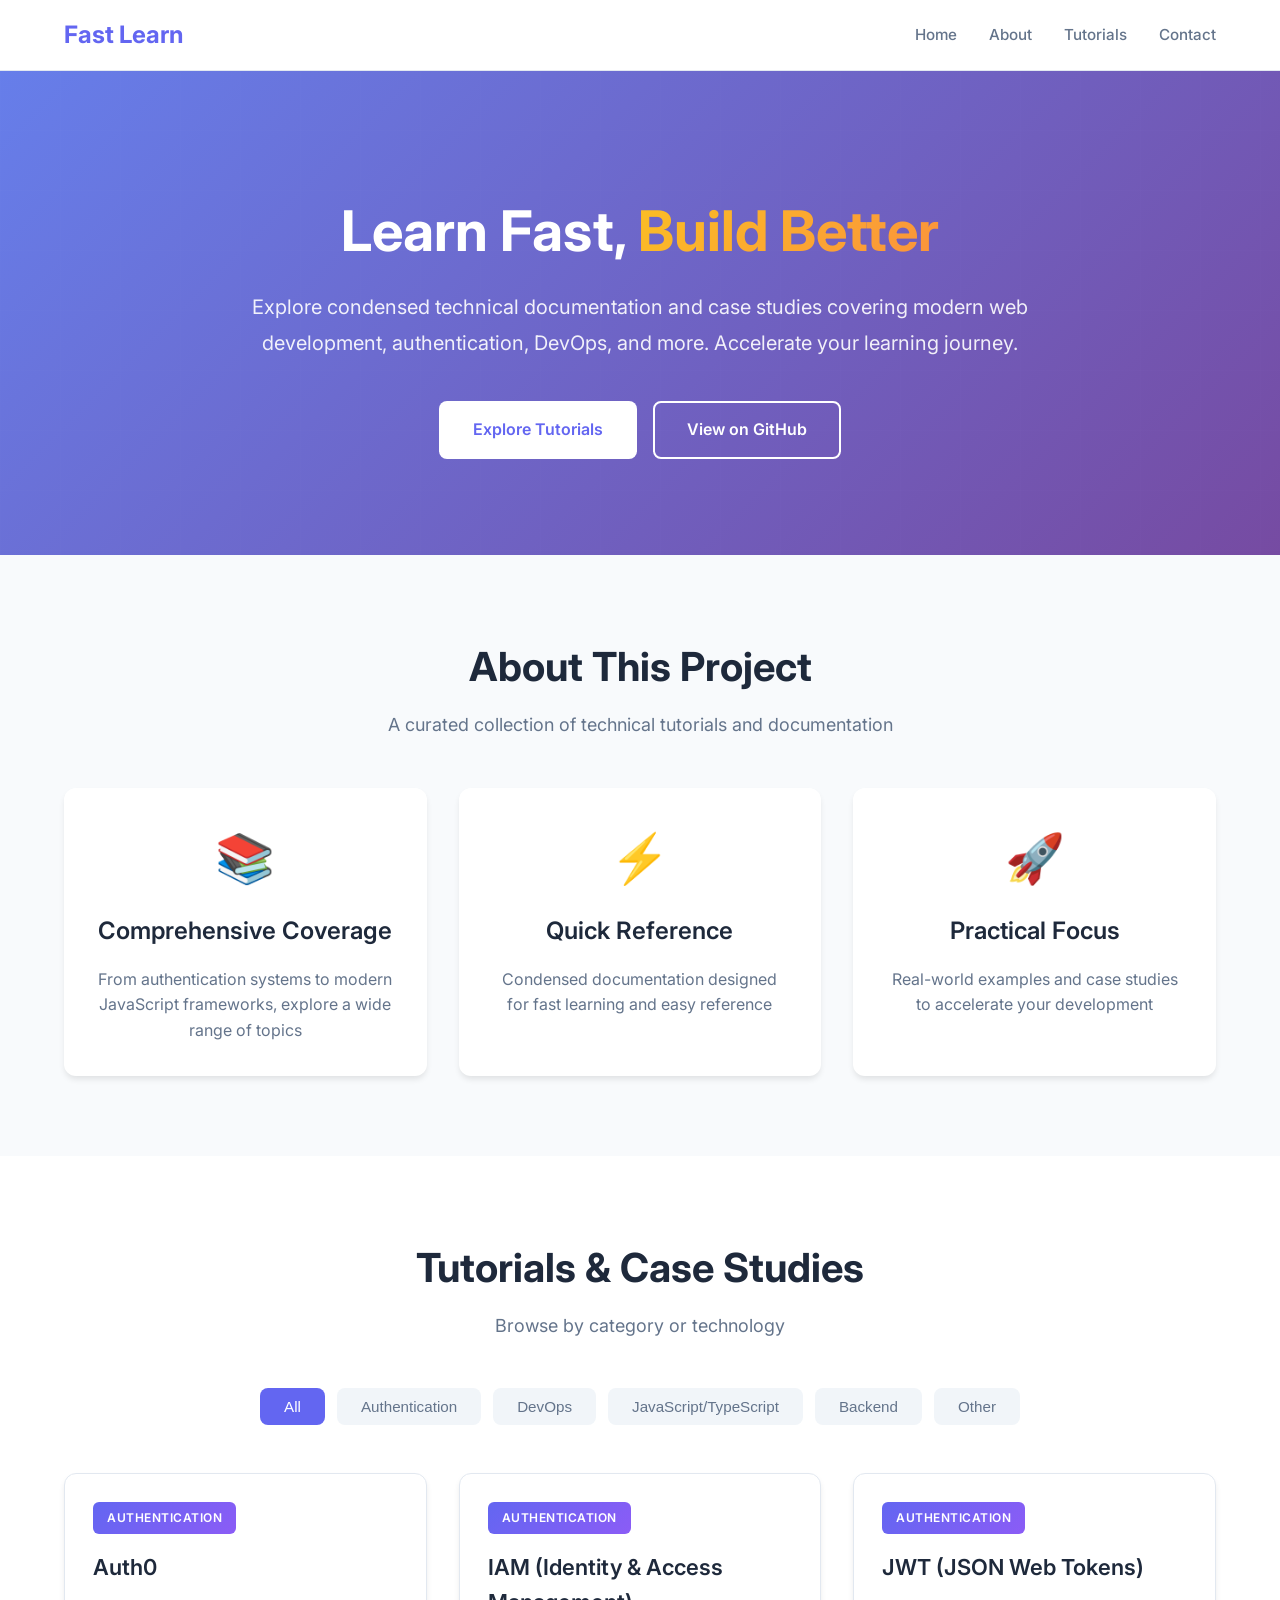
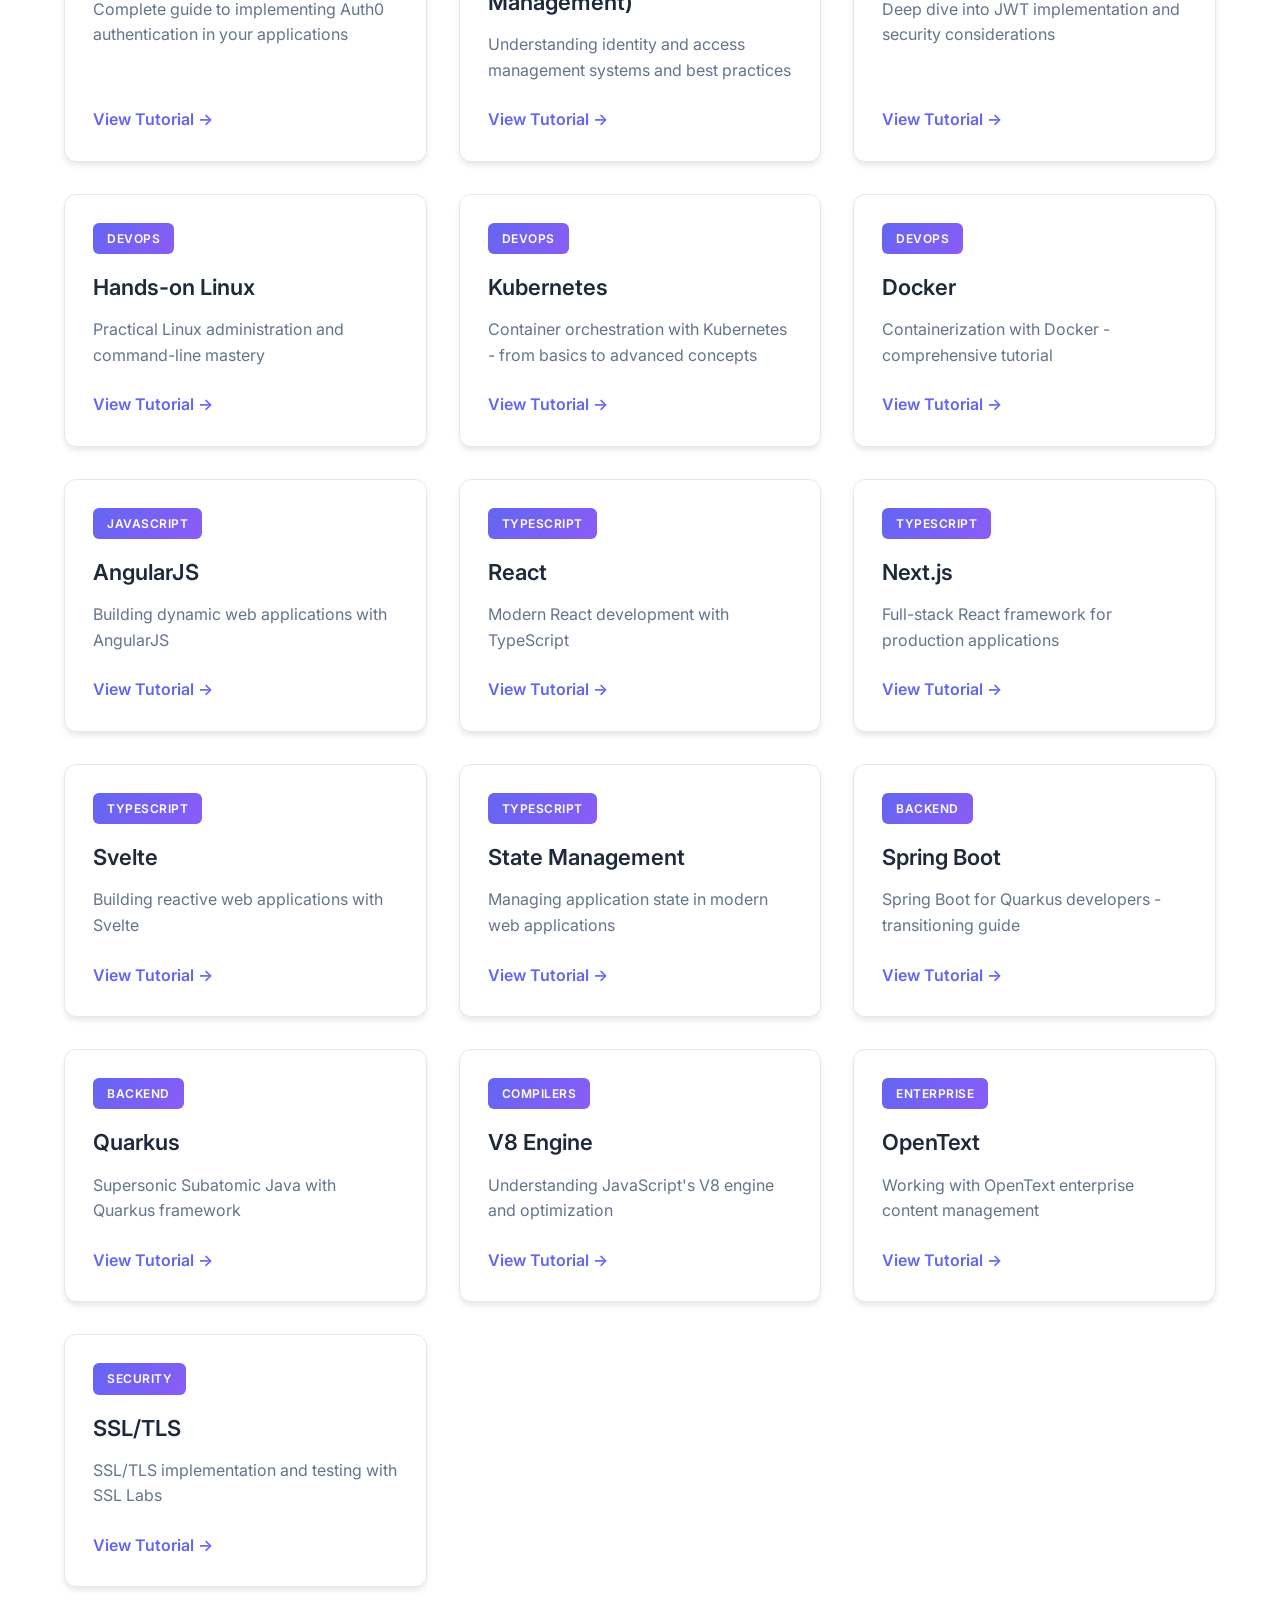
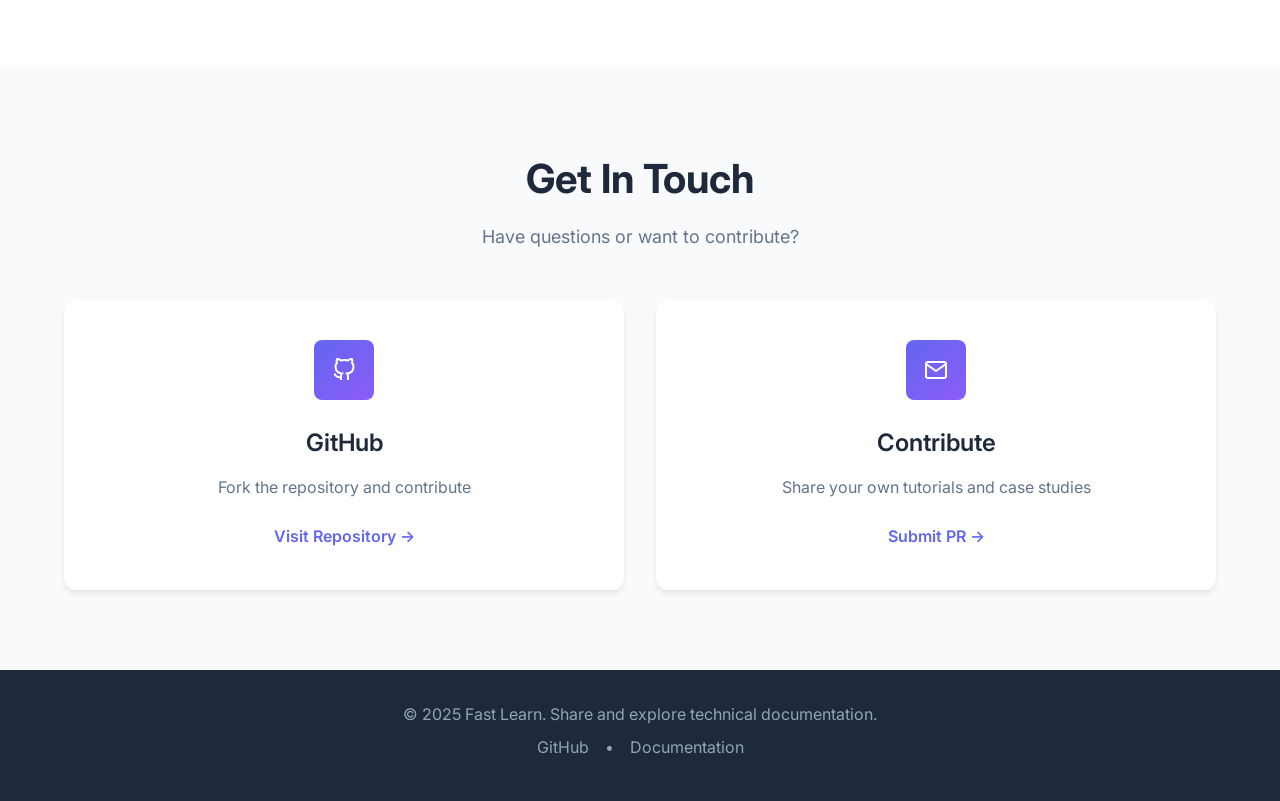
==== website/index.html @ d5981d4d "feat: add portfolio website to showcase tutorials and case studies - Created modern, responsive port" ====
<!DOCTYPE html>
<html lang="en">
<head>
    <meta charset="UTF-8">
    <meta name="viewport" content="width=device-width, initial-scale=1.0">
    <meta name="description" content="Portfolio of technical tutorials and case studies covering authentication, DevOps, JavaScript frameworks, and more">
    <title>Fast Learn - Technical Tutorials & Case Studies</title>
    <link rel="stylesheet" href="css/styles.css">
    <link rel="preconnect" href="https://fonts.googleapis.com">
    <link rel="preconnect" href="https://fonts.gstatic.com" crossorigin>
    <link href="https://fonts.googleapis.com/css2?family=Inter:wght@300;400;500;600;700&display=swap" rel="stylesheet">
</head>
<body>
    <!-- Navigation -->
    <nav class="navbar">
        <div class="container">
            <div class="nav-wrapper">
                <a href="#home" class="logo">Fast Learn</a>
                <ul class="nav-menu" id="navMenu">
                    <li><a href="#home" class="nav-link">Home</a></li>
                    <li><a href="#about" class="nav-link">About</a></li>
                    <li><a href="#tutorials" class="nav-link">Tutorials</a></li>
                    <li><a href="#contact" class="nav-link">Contact</a></li>
                </ul>
                <button class="hamburger" id="hamburger">
                    <span></span>
                    <span></span>
                    <span></span>
                </button>
            </div>
        </div>
    </nav>

    <!-- Hero Section -->
    <section id="home" class="hero">
        <div class="container">
            <div class="hero-content">
                <h1 class="hero-title">
                    Learn Fast, <span class="gradient-text">Build Better</span>
                </h1>
                <p class="hero-description">
                    Explore condensed technical documentation and case studies covering modern web development,
                    authentication, DevOps, and more. Accelerate your learning journey.
                </p>
                <div class="hero-buttons">
                    <a href="#tutorials" class="btn btn-primary">Explore Tutorials</a>
                    <a href="https://github.com/Matthiasbrat/learn-fast" target="_blank" class="btn btn-secondary">
                        View on GitHub
                    </a>
                </div>
            </div>
        </div>
    </section>

    <!-- About Section -->
    <section id="about" class="about">
        <div class="container">
            <div class="section-header">
                <h2 class="section-title">About This Project</h2>
                <p class="section-subtitle">
                    A curated collection of technical tutorials and documentation
                </p>
            </div>
            <div class="about-content">
                <div class="about-card">
                    <div class="card-icon">📚</div>
                    <h3>Comprehensive Coverage</h3>
                    <p>From authentication systems to modern JavaScript frameworks, explore a wide range of topics</p>
                </div>
                <div class="about-card">
                    <div class="card-icon">⚡</div>
                    <h3>Quick Reference</h3>
                    <p>Condensed documentation designed for fast learning and easy reference</p>
                </div>
                <div class="about-card">
                    <div class="card-icon">🚀</div>
                    <h3>Practical Focus</h3>
                    <p>Real-world examples and case studies to accelerate your development</p>
                </div>
            </div>
        </div>
    </section>

    <!-- Tutorials Section -->
    <section id="tutorials" class="tutorials">
        <div class="container">
            <div class="section-header">
                <h2 class="section-title">Tutorials & Case Studies</h2>
                <p class="section-subtitle">Browse by category or technology</p>
            </div>

            <!-- Category Filter -->
            <div class="filter-buttons">
                <button class="filter-btn active" data-category="all">All</button>
                <button class="filter-btn" data-category="authentication">Authentication</button>
                <button class="filter-btn" data-category="devops">DevOps</button>
                <button class="filter-btn" data-category="javascript">JavaScript/TypeScript</button>
                <button class="filter-btn" data-category="backend">Backend</button>
                <button class="filter-btn" data-category="other">Other</button>
            </div>

            <!-- Tutorials Grid -->
            <div class="tutorials-grid" id="tutorialsGrid">
                <!-- Authentication -->
                <div class="tutorial-card" data-category="authentication">
                    <div class="card-tag">Authentication</div>
                    <h3 class="card-title">Auth0</h3>
                    <p class="card-description">Complete guide to implementing Auth0 authentication in your applications</p>
                    <a href="https://github.com/Matthiasbrat/learn-fast/tree/main/English/Authentication/Auth0" target="_blank" class="card-link">
                        View Tutorial →
                    </a>
                </div>

                <div class="tutorial-card" data-category="authentication">
                    <div class="card-tag">Authentication</div>
                    <h3 class="card-title">IAM (Identity & Access Management)</h3>
                    <p class="card-description">Understanding identity and access management systems and best practices</p>
                    <a href="https://github.com/Matthiasbrat/learn-fast/tree/main/English/Authentication/IAM-Identity-and-access-management" target="_blank" class="card-link">
                        View Tutorial →
                    </a>
                </div>

                <div class="tutorial-card" data-category="authentication">
                    <div class="card-tag">Authentication</div>
                    <h3 class="card-title">JWT (JSON Web Tokens)</h3>
                    <p class="card-description">Deep dive into JWT implementation and security considerations</p>
                    <a href="https://github.com/Matthiasbrat/learn-fast/tree/main/English/Authentication/JWT" target="_blank" class="card-link">
                        View Tutorial →
                    </a>
                </div>

                <!-- DevOps -->
                <div class="tutorial-card" data-category="devops">
                    <div class="card-tag">DevOps</div>
                    <h3 class="card-title">Hands-on Linux</h3>
                    <p class="card-description">Practical Linux administration and command-line mastery</p>
                    <a href="https://github.com/Matthiasbrat/learn-fast/tree/main/English/DevOps/Hands-on-linux" target="_blank" class="card-link">
                        View Tutorial →
                    </a>
                </div>

                <div class="tutorial-card" data-category="devops">
                    <div class="card-tag">DevOps</div>
                    <h3 class="card-title">Kubernetes</h3>
                    <p class="card-description">Container orchestration with Kubernetes - from basics to advanced concepts</p>
                    <a href="https://github.com/Matthiasbrat/learn-kubernetes" target="_blank" class="card-link">
                        View Tutorial →
                    </a>
                </div>

                <div class="tutorial-card" data-category="devops">
                    <div class="card-tag">DevOps</div>
                    <h3 class="card-title">Docker</h3>
                    <p class="card-description">Containerization with Docker - comprehensive tutorial</p>
                    <a href="https://splendid-spruce-087.notion.site/Docker-tutorial-34c3b139ae384b87826af772518dc563?pvs=4" target="_blank" class="card-link">
                        View Tutorial →
                    </a>
                </div>

                <!-- JavaScript/TypeScript -->
                <div class="tutorial-card" data-category="javascript">
                    <div class="card-tag">JavaScript</div>
                    <h3 class="card-title">AngularJS</h3>
                    <p class="card-description">Building dynamic web applications with AngularJS</p>
                    <a href="https://github.com/Matthiasbrat/learn-fast/tree/main/English/Javascript/AngularJS" target="_blank" class="card-link">
                        View Tutorial →
                    </a>
                </div>

                <div class="tutorial-card" data-category="javascript">
                    <div class="card-tag">TypeScript</div>
                    <h3 class="card-title">React</h3>
                    <p class="card-description">Modern React development with TypeScript</p>
                    <a href="https://github.com/Matthiasbrat/learn-fast/tree/main/English/Typescript/React" target="_blank" class="card-link">
                        View Tutorial →
                    </a>
                </div>

                <div class="tutorial-card" data-category="javascript">
                    <div class="card-tag">TypeScript</div>
                    <h3 class="card-title">Next.js</h3>
                    <p class="card-description">Full-stack React framework for production applications</p>
                    <a href="https://github.com/Matthiasbrat/learn-fast/tree/main/English/Typescript/NextJS" target="_blank" class="card-link">
                        View Tutorial →
                    </a>
                </div>

                <div class="tutorial-card" data-category="javascript">
                    <div class="card-tag">TypeScript</div>
                    <h3 class="card-title">Svelte</h3>
                    <p class="card-description">Building reactive web applications with Svelte</p>
                    <a href="https://github.com/Matthiasbrat/learn-fast/tree/main/English/Typescript/Svelte" target="_blank" class="card-link">
                        View Tutorial →
                    </a>
                </div>

                <div class="tutorial-card" data-category="javascript">
                    <div class="card-tag">TypeScript</div>
                    <h3 class="card-title">State Management</h3>
                    <p class="card-description">Managing application state in modern web applications</p>
                    <a href="https://github.com/Matthiasbrat/learn-fast/tree/main/English/Typescript/States" target="_blank" class="card-link">
                        View Tutorial →
                    </a>
                </div>

                <!-- Backend -->
                <div class="tutorial-card" data-category="backend">
                    <div class="card-tag">Backend</div>
                    <h3 class="card-title">Spring Boot</h3>
                    <p class="card-description">Spring Boot for Quarkus developers - transitioning guide</p>
                    <a href="https://github.com/Matthiasbrat/learn-fast/tree/main/English/Springboot" target="_blank" class="card-link">
                        View Tutorial →
                    </a>
                </div>

                <div class="tutorial-card" data-category="backend">
                    <div class="card-tag">Backend</div>
                    <h3 class="card-title">Quarkus</h3>
                    <p class="card-description">Supersonic Subatomic Java with Quarkus framework</p>
                    <a href="https://github.com/Matthiasbrat/learn-fast/tree/main/Français/Quarkus" target="_blank" class="card-link">
                        View Tutorial →
                    </a>
                </div>

                <!-- Other -->
                <div class="tutorial-card" data-category="other">
                    <div class="card-tag">Compilers</div>
                    <h3 class="card-title">V8 Engine</h3>
                    <p class="card-description">Understanding JavaScript's V8 engine and optimization</p>
                    <a href="https://github.com/Matthiasbrat/learn-fast/tree/main/English/Compilers" target="_blank" class="card-link">
                        View Tutorial →
                    </a>
                </div>

                <div class="tutorial-card" data-category="other">
                    <div class="card-tag">Enterprise</div>
                    <h3 class="card-title">OpenText</h3>
                    <p class="card-description">Working with OpenText enterprise content management</p>
                    <a href="https://github.com/Matthiasbrat/learn-fast/tree/main/English/OpenText" target="_blank" class="card-link">
                        View Tutorial →
                    </a>
                </div>

                <div class="tutorial-card" data-category="other">
                    <div class="card-tag">Security</div>
                    <h3 class="card-title">SSL/TLS</h3>
                    <p class="card-description">SSL/TLS implementation and testing with SSL Labs</p>
                    <a href="https://github.com/Matthiasbrat/learn-fast/tree/main/Français/SSL" target="_blank" class="card-link">
                        View Tutorial →
                    </a>
                </div>
            </div>
        </div>
    </section>

    <!-- Contact Section -->
    <section id="contact" class="contact">
        <div class="container">
            <div class="section-header">
                <h2 class="section-title">Get In Touch</h2>
                <p class="section-subtitle">Have questions or want to contribute?</p>
            </div>
            <div class="contact-content">
                <div class="contact-card">
                    <div class="contact-icon">
                        <svg width="24" height="24" viewBox="0 0 24 24" fill="none" stroke="currentColor" stroke-width="2">
                            <path d="M9 19c-5 1.5-5-2.5-7-3m14 6v-3.87a3.37 3.37 0 0 0-.94-2.61c3.14-.35 6.44-1.54 6.44-7A5.44 5.44 0 0 0 20 4.77 5.07 5.07 0 0 0 19.91 1S18.73.65 16 2.48a13.38 13.38 0 0 0-7 0C6.27.65 5.09 1 5.09 1A5.07 5.07 0 0 0 5 4.77a5.44 5.44 0 0 0-1.5 3.78c0 5.42 3.3 6.61 6.44 7A3.37 3.37 0 0 0 9 18.13V22"></path>
                        </svg>
                    </div>
                    <h3>GitHub</h3>
                    <p>Fork the repository and contribute</p>
                    <a href="https://github.com/Matthiasbrat/learn-fast" target="_blank" class="contact-link">
                        Visit Repository →
                    </a>
                </div>
                <div class="contact-card">
                    <div class="contact-icon">
                        <svg width="24" height="24" viewBox="0 0 24 24" fill="none" stroke="currentColor" stroke-width="2">
                            <path d="M4 4h16c1.1 0 2 .9 2 2v12c0 1.1-.9 2-2 2H4c-1.1 0-2-.9-2-2V6c0-1.1.9-2 2-2z"></path>
                            <polyline points="22,6 12,13 2,6"></polyline>
                        </svg>
                    </div>
                    <h3>Contribute</h3>
                    <p>Share your own tutorials and case studies</p>
                    <a href="https://github.com/Matthiasbrat/learn-fast/pulls" target="_blank" class="contact-link">
                        Submit PR →
                    </a>
                </div>
            </div>
        </div>
    </section>

    <!-- Footer -->
    <footer class="footer">
        <div class="container">
            <p>&copy; 2025 Fast Learn. Share and explore technical documentation.</p>
            <p class="footer-links">
                <a href="https://github.com/Matthiasbrat/learn-fast" target="_blank">GitHub</a>
                <span>•</span>
                <a href="https://github.com/Matthiasbrat/learn-fast/blob/main/README.md" target="_blank">Documentation</a>
            </p>
        </div>
    </footer>

    <script src="js/main.js"></script>
</body>
</html>
---- website/css/styles.css ----
/* Reset and Base Styles */
* {
    margin: 0;
    padding: 0;
    box-sizing: border-box;
}

:root {
    --primary-color: #6366f1;
    --primary-dark: #4f46e5;
    --secondary-color: #8b5cf6;
    --accent-color: #ec4899;
    --text-primary: #1e293b;
    --text-secondary: #64748b;
    --text-light: #94a3b8;
    --bg-primary: #ffffff;
    --bg-secondary: #f8fafc;
    --bg-tertiary: #f1f5f9;
    --border-color: #e2e8f0;
    --shadow-sm: 0 1px 2px 0 rgba(0, 0, 0, 0.05);
    --shadow-md: 0 4px 6px -1px rgba(0, 0, 0, 0.1);
    --shadow-lg: 0 10px 15px -3px rgba(0, 0, 0, 0.1);
    --shadow-xl: 0 20px 25px -5px rgba(0, 0, 0, 0.1);
    --radius-sm: 0.375rem;
    --radius-md: 0.5rem;
    --radius-lg: 0.75rem;
    --radius-xl: 1rem;
}

html {
    scroll-behavior: smooth;
}

body {
    font-family: 'Inter', -apple-system, BlinkMacSystemFont, 'Segoe UI', Roboto, Oxygen, Ubuntu, Cantarell, sans-serif;
    color: var(--text-primary);
    background-color: var(--bg-primary);
    line-height: 1.6;
    overflow-x: hidden;
}

.container {
    max-width: 1200px;
    margin: 0 auto;
    padding: 0 1.5rem;
}

/* Navigation */
.navbar {
    position: fixed;
    top: 0;
    left: 0;
    right: 0;
    background: rgba(255, 255, 255, 0.95);
    backdrop-filter: blur(10px);
    border-bottom: 1px solid var(--border-color);
    z-index: 1000;
    transition: all 0.3s ease;
}

.nav-wrapper {
    display: flex;
    justify-content: space-between;
    align-items: center;
    padding: 1rem 0;
}

.logo {
    font-size: 1.5rem;
    font-weight: 700;
    color: var(--primary-color);
    text-decoration: none;
    transition: color 0.3s ease;
}

.logo:hover {
    color: var(--primary-dark);
}

.nav-menu {
    display: flex;
    list-style: none;
    gap: 2rem;
    align-items: center;
}

.nav-link {
    color: var(--text-secondary);
    text-decoration: none;
    font-weight: 500;
    font-size: 0.95rem;
    transition: color 0.3s ease;
    position: relative;
}

.nav-link::after {
    content: '';
    position: absolute;
    bottom: -4px;
    left: 0;
    width: 0;
    height: 2px;
    background: var(--primary-color);
    transition: width 0.3s ease;
}

.nav-link:hover {
    color: var(--primary-color);
}

.nav-link:hover::after {
    width: 100%;
}

.hamburger {
    display: none;
    flex-direction: column;
    gap: 4px;
    background: none;
    border: none;
    cursor: pointer;
    padding: 0.5rem;
}

.hamburger span {
    width: 24px;
    height: 2px;
    background: var(--text-primary);
    transition: all 0.3s ease;
}

/* Hero Section */
.hero {
    padding: 8rem 0 6rem;
    margin-top: 70px;
    background: linear-gradient(135deg, #667eea 0%, #764ba2 100%);
    position: relative;
    overflow: hidden;
}

.hero::before {
    content: '';
    position: absolute;
    top: 0;
    left: 0;
    right: 0;
    bottom: 0;
    background: url('data:image/svg+xml,<svg width="60" height="60" xmlns="http://www.w3.org/2000/svg"><defs><pattern id="grid" width="60" height="60" patternUnits="userSpaceOnUse"><path d="M 60 0 L 0 0 0 60" fill="none" stroke="rgba(255,255,255,0.05)" stroke-width="1"/></pattern></defs><rect width="100%" height="100%" fill="url(%23grid)"/></svg>');
    opacity: 0.3;
}

.hero-content {
    position: relative;
    z-index: 1;
    text-align: center;
    max-width: 800px;
    margin: 0 auto;
}

.hero-title {
    font-size: 3.5rem;
    font-weight: 700;
    color: white;
    margin-bottom: 1.5rem;
    line-height: 1.2;
}

.gradient-text {
    background: linear-gradient(135deg, #fbbf24 0%, #fb923c 100%);
    -webkit-background-clip: text;
    -webkit-text-fill-color: transparent;
    background-clip: text;
}

.hero-description {
    font-size: 1.25rem;
    color: rgba(255, 255, 255, 0.9);
    margin-bottom: 2.5rem;
    line-height: 1.8;
}

.hero-buttons {
    display: flex;
    gap: 1rem;
    justify-content: center;
    flex-wrap: wrap;
}

.btn {
    display: inline-block;
    padding: 0.875rem 2rem;
    border-radius: var(--radius-md);
    text-decoration: none;
    font-weight: 600;
    font-size: 1rem;
    transition: all 0.3s ease;
    border: 2px solid transparent;
}

.btn-primary {
    background: white;
    color: var(--primary-color);
}

.btn-primary:hover {
    transform: translateY(-2px);
    box-shadow: var(--shadow-lg);
}

.btn-secondary {
    background: transparent;
    color: white;
    border-color: white;
}

.btn-secondary:hover {
    background: white;
    color: var(--primary-color);
}

/* Section Styles */
section {
    padding: 5rem 0;
}

.section-header {
    text-align: center;
    margin-bottom: 3rem;
}

.section-title {
    font-size: 2.5rem;
    font-weight: 700;
    color: var(--text-primary);
    margin-bottom: 0.75rem;
}

.section-subtitle {
    font-size: 1.125rem;
    color: var(--text-secondary);
}

/* About Section */
.about {
    background: var(--bg-secondary);
}

.about-content {
    display: grid;
    grid-template-columns: repeat(auto-fit, minmax(300px, 1fr));
    gap: 2rem;
    margin-top: 3rem;
}

.about-card {
    background: white;
    padding: 2rem;
    border-radius: var(--radius-lg);
    box-shadow: var(--shadow-md);
    transition: all 0.3s ease;
    text-align: center;
}

.about-card:hover {
    transform: translateY(-5px);
    box-shadow: var(--shadow-xl);
}

.card-icon {
    font-size: 3rem;
    margin-bottom: 1rem;
}

.about-card h3 {
    font-size: 1.5rem;
    font-weight: 600;
    color: var(--text-primary);
    margin-bottom: 1rem;
}

.about-card p {
    color: var(--text-secondary);
    line-height: 1.6;
}

/* Filter Buttons */
.filter-buttons {
    display: flex;
    flex-wrap: wrap;
    justify-content: center;
    gap: 0.75rem;
    margin-bottom: 3rem;
}

.filter-btn {
    padding: 0.625rem 1.5rem;
    background: var(--bg-tertiary);
    color: var(--text-secondary);
    border: none;
    border-radius: var(--radius-md);
    font-weight: 500;
    cursor: pointer;
    transition: all 0.3s ease;
    font-size: 0.95rem;
}

.filter-btn:hover {
    background: var(--primary-color);
    color: white;
}

.filter-btn.active {
    background: var(--primary-color);
    color: white;
}

/* Tutorials Grid */
.tutorials-grid {
    display: grid;
    grid-template-columns: repeat(auto-fill, minmax(320px, 1fr));
    gap: 2rem;
}

.tutorial-card {
    background: white;
    border-radius: var(--radius-lg);
    padding: 1.75rem;
    box-shadow: var(--shadow-md);
    transition: all 0.3s ease;
    border: 1px solid var(--border-color);
    display: flex;
    flex-direction: column;
}

.tutorial-card:hover {
    transform: translateY(-5px);
    box-shadow: var(--shadow-xl);
    border-color: var(--primary-color);
}

.card-tag {
    display: inline-block;
    padding: 0.375rem 0.875rem;
    background: linear-gradient(135deg, var(--primary-color), var(--secondary-color));
    color: white;
    border-radius: var(--radius-sm);
    font-size: 0.75rem;
    font-weight: 600;
    text-transform: uppercase;
    letter-spacing: 0.5px;
    margin-bottom: 1rem;
    align-self: flex-start;
}

.card-title {
    font-size: 1.375rem;
    font-weight: 600;
    color: var(--text-primary);
    margin-bottom: 0.75rem;
}

.card-description {
    color: var(--text-secondary);
    margin-bottom: 1.5rem;
    line-height: 1.6;
    flex-grow: 1;
}

.card-link {
    color: var(--primary-color);
    text-decoration: none;
    font-weight: 600;
    display: inline-flex;
    align-items: center;
    transition: all 0.3s ease;
}

.card-link:hover {
    color: var(--primary-dark);
    transform: translateX(5px);
}

/* Contact Section */
.contact {
    background: var(--bg-secondary);
}

.contact-content {
    display: grid;
    grid-template-columns: repeat(auto-fit, minmax(300px, 1fr));
    gap: 2rem;
    margin-top: 3rem;
}

.contact-card {
    background: white;
    padding: 2.5rem;
    border-radius: var(--radius-lg);
    box-shadow: var(--shadow-md);
    text-align: center;
    transition: all 0.3s ease;
}

.contact-card:hover {
    transform: translateY(-5px);
    box-shadow: var(--shadow-xl);
}

.contact-icon {
    width: 60px;
    height: 60px;
    margin: 0 auto 1.5rem;
    background: linear-gradient(135deg, var(--primary-color), var(--secondary-color));
    border-radius: var(--radius-md);
    display: flex;
    align-items: center;
    justify-content: center;
    color: white;
}

.contact-card h3 {
    font-size: 1.5rem;
    font-weight: 600;
    color: var(--text-primary);
    margin-bottom: 0.75rem;
}

.contact-card p {
    color: var(--text-secondary);
    margin-bottom: 1.5rem;
}

.contact-link {
    color: var(--primary-color);
    text-decoration: none;
    font-weight: 600;
    display: inline-flex;
    align-items: center;
    transition: all 0.3s ease;
}

.contact-link:hover {
    color: var(--primary-dark);
}

/* Footer */
.footer {
    background: var(--text-primary);
    color: var(--text-light);
    padding: 2rem 0;
    text-align: center;
}

.footer p {
    margin-bottom: 0.5rem;
}

.footer-links {
    display: flex;
    justify-content: center;
    align-items: center;
    gap: 1rem;
}

.footer-links a {
    color: var(--text-light);
    text-decoration: none;
    transition: color 0.3s ease;
}

.footer-links a:hover {
    color: white;
}

/* Responsive Design */
@media (max-width: 768px) {
    .hamburger {
        display: flex;
    }

    .nav-menu {
        position: fixed;
        top: 70px;
        left: 0;
        right: 0;
        background: white;
        flex-direction: column;
        padding: 2rem;
        box-shadow: var(--shadow-lg);
        transform: translateY(-100%);
        opacity: 0;
        visibility: hidden;
        transition: all 0.3s ease;
        gap: 1.5rem;
    }

    .nav-menu.active {
        transform: translateY(0);
        opacity: 1;
        visibility: visible;
    }

    .hero {
        padding: 5rem 0 4rem;
    }

    .hero-title {
        font-size: 2.5rem;
    }

    .hero-description {
        font-size: 1.125rem;
    }

    .section-title {
        font-size: 2rem;
    }

    .tutorials-grid {
        grid-template-columns: 1fr;
    }

    section {
        padding: 3rem 0;
    }
}

@media (max-width: 480px) {
    .hero-title {
        font-size: 2rem;
    }

    .hero-description {
        font-size: 1rem;
    }

    .hero-buttons {
        flex-direction: column;
        width: 100%;
    }

    .btn {
        width: 100%;
        text-align: center;
    }

    .filter-buttons {
        gap: 0.5rem;
    }

    .filter-btn {
        padding: 0.5rem 1rem;
        font-size: 0.875rem;
    }
}

/* Animations */
@keyframes fadeIn {
    from {
        opacity: 0;
        transform: translateY(20px);
    }
    to {
        opacity: 1;
        transform: translateY(0);
    }
}

.tutorial-card,
.about-card,
.contact-card {
    animation: fadeIn 0.6s ease forwards;
}

.tutorial-card.hidden {
    display: none;
}
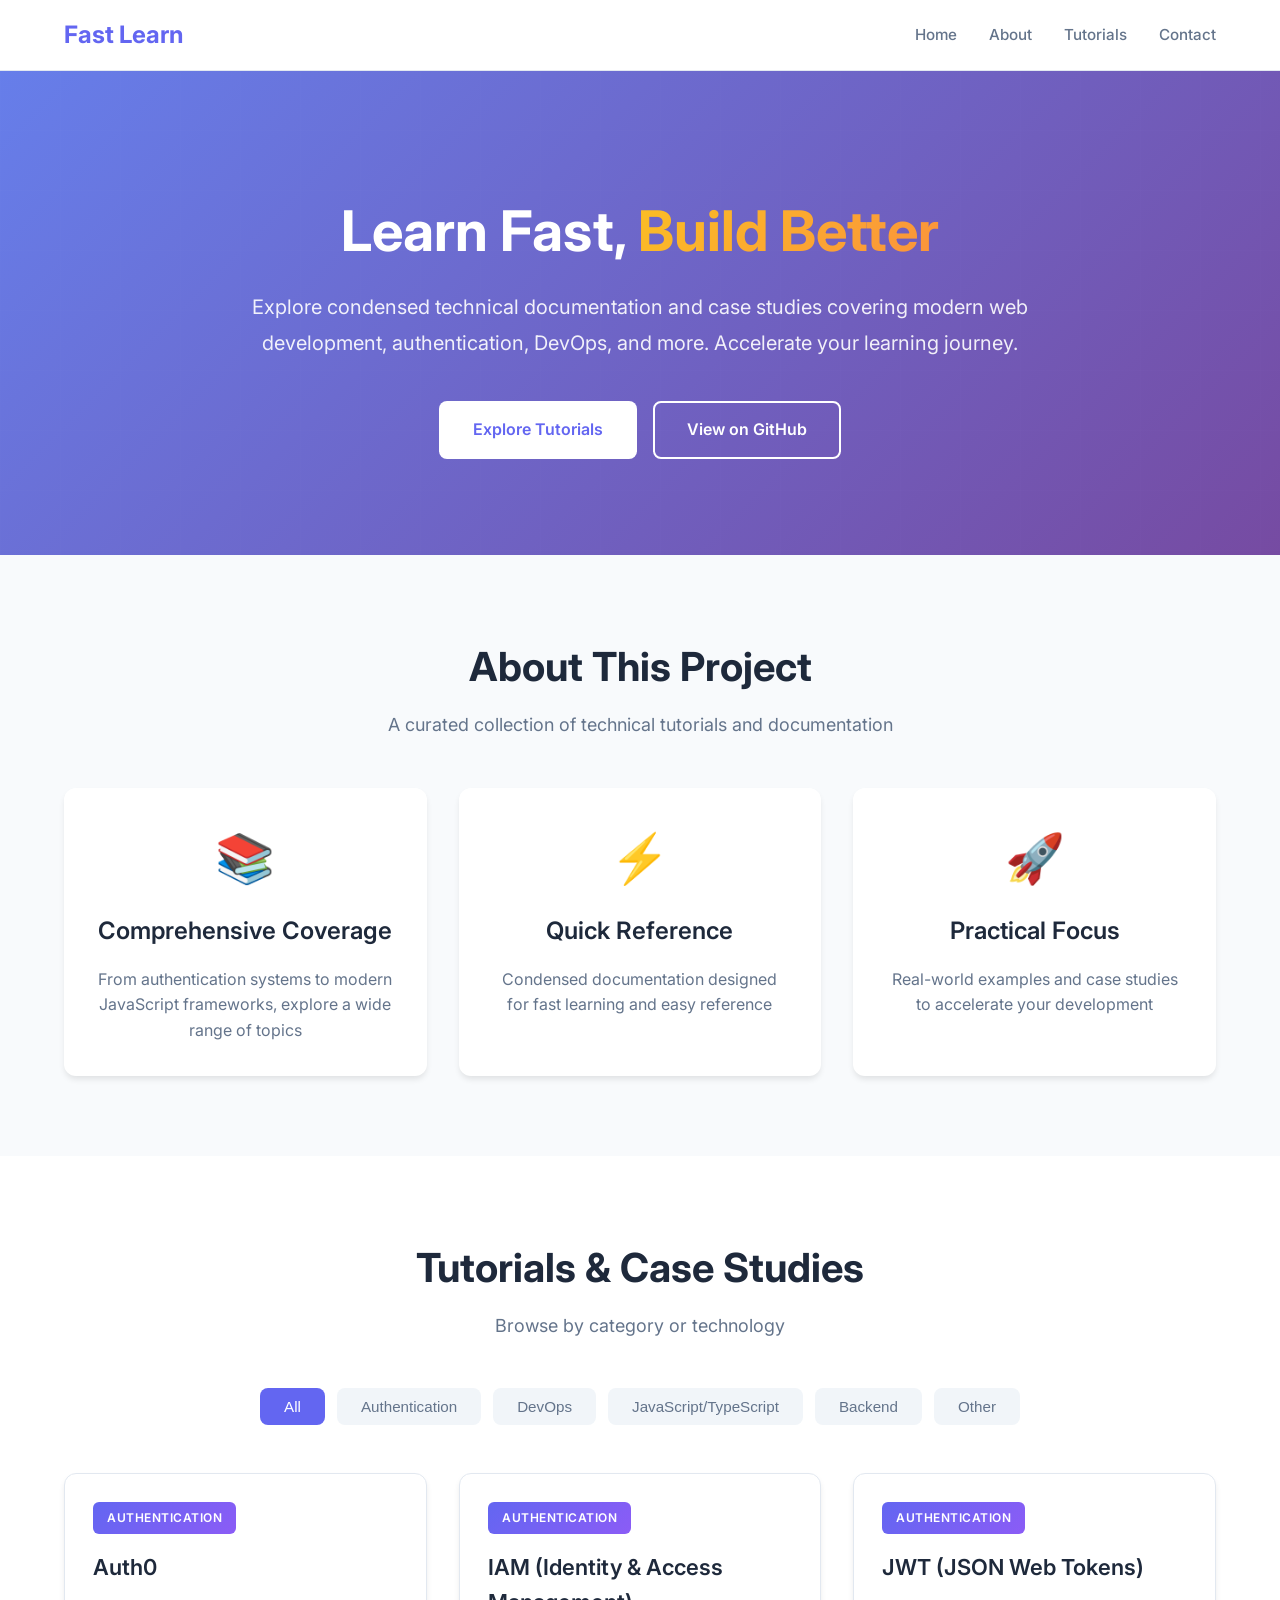
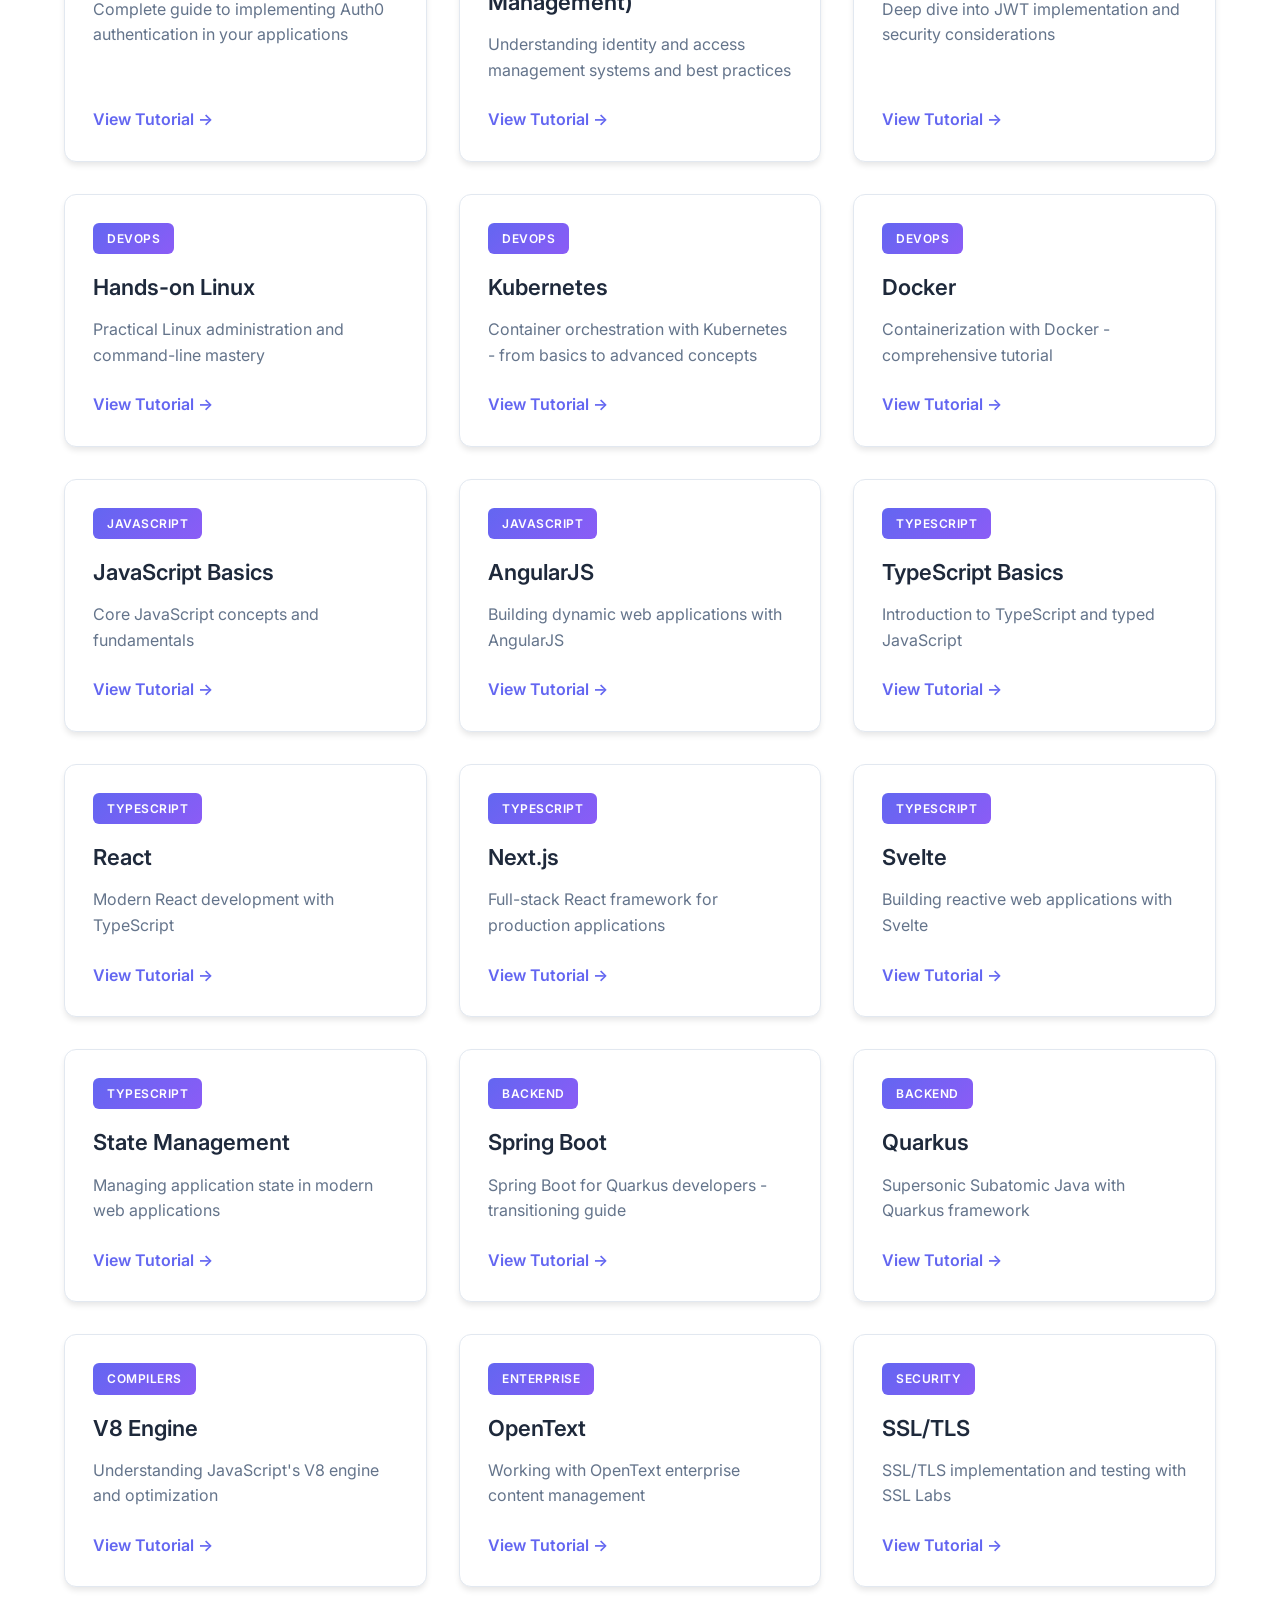
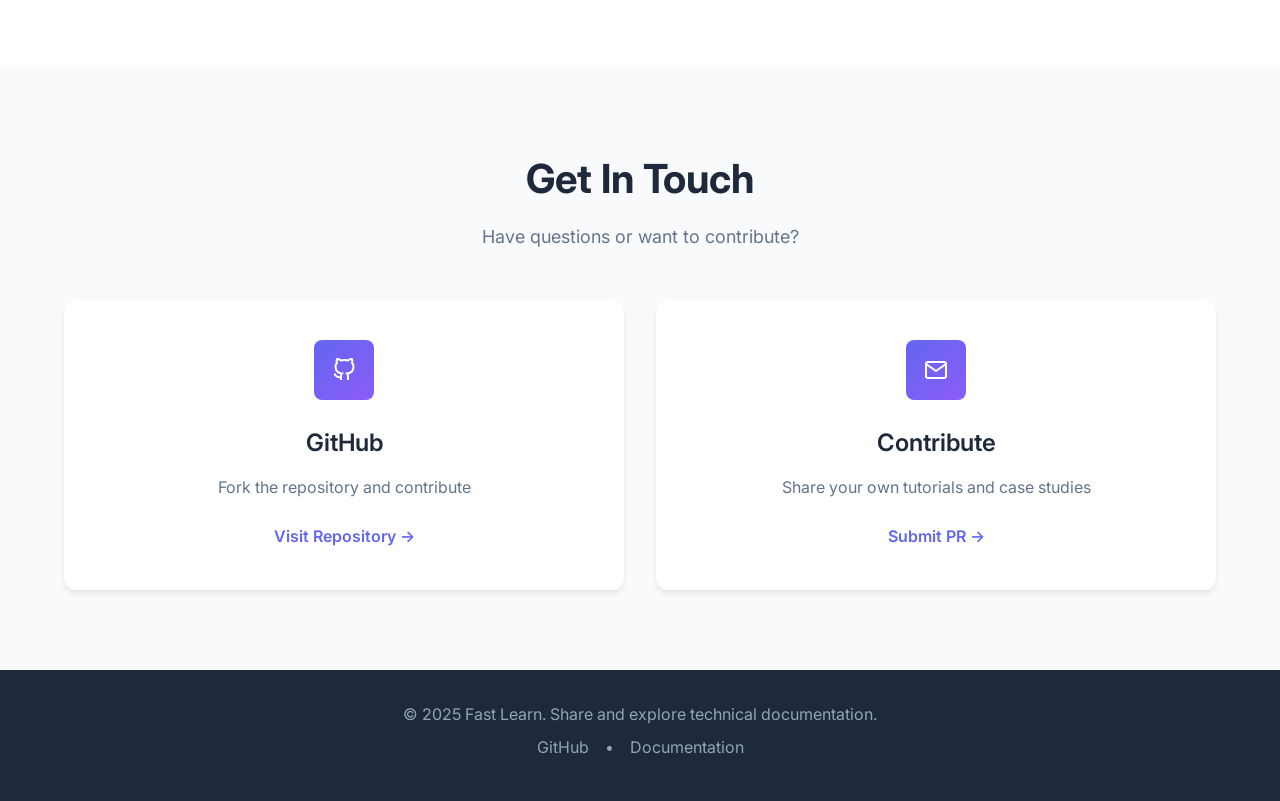
==== commit da2cf731: "feat: add integrated PDF and markdown viewer with conversion toggle Major enhancements to portfolio " ====
--- a/website/index.html
+++ b/website/index.html
@@ -106,7 +106,7 @@
                     <div class="card-tag">Authentication</div>
                     <h3 class="card-title">Auth0</h3>
                     <p class="card-description">Complete guide to implementing Auth0 authentication in your applications</p>
-                    <a href="https://github.com/Matthiasbrat/learn-fast/tree/main/English/Authentication/Auth0" target="_blank" class="card-link">
+                    <a href="viewer.html?id=auth0" class="card-link">
                         View Tutorial →
                     </a>
                 </div>
@@ -115,7 +115,7 @@
                     <div class="card-tag">Authentication</div>
                     <h3 class="card-title">IAM (Identity & Access Management)</h3>
                     <p class="card-description">Understanding identity and access management systems and best practices</p>
-                    <a href="https://github.com/Matthiasbrat/learn-fast/tree/main/English/Authentication/IAM-Identity-and-access-management" target="_blank" class="card-link">
+                    <a href="viewer.html?id=iam" class="card-link">
                         View Tutorial →
                     </a>
                 </div>
@@ -124,7 +124,7 @@
                     <div class="card-tag">Authentication</div>
                     <h3 class="card-title">JWT (JSON Web Tokens)</h3>
                     <p class="card-description">Deep dive into JWT implementation and security considerations</p>
-                    <a href="https://github.com/Matthiasbrat/learn-fast/tree/main/English/Authentication/JWT" target="_blank" class="card-link">
+                    <a href="viewer.html?id=jwt" class="card-link">
                         View Tutorial →
                     </a>
                 </div>
@@ -134,7 +134,7 @@
                     <div class="card-tag">DevOps</div>
                     <h3 class="card-title">Hands-on Linux</h3>
                     <p class="card-description">Practical Linux administration and command-line mastery</p>
-                    <a href="https://github.com/Matthiasbrat/learn-fast/tree/main/English/DevOps/Hands-on-linux" target="_blank" class="card-link">
+                    <a href="viewer.html?id=linux" class="card-link">
                         View Tutorial →
                     </a>
                 </div>
@@ -160,9 +160,27 @@
                 <!-- JavaScript/TypeScript -->
                 <div class="tutorial-card" data-category="javascript">
                     <div class="card-tag">JavaScript</div>
+                    <h3 class="card-title">JavaScript Basics</h3>
+                    <p class="card-description">Core JavaScript concepts and fundamentals</p>
+                    <a href="viewer.html?id=javascript" class="card-link">
+                        View Tutorial →
+                    </a>
+                </div>
+
+                <div class="tutorial-card" data-category="javascript">
+                    <div class="card-tag">JavaScript</div>
                     <h3 class="card-title">AngularJS</h3>
                     <p class="card-description">Building dynamic web applications with AngularJS</p>
-                    <a href="https://github.com/Matthiasbrat/learn-fast/tree/main/English/Javascript/AngularJS" target="_blank" class="card-link">
+                    <a href="viewer.html?id=angularjs" class="card-link">
+                        View Tutorial →
+                    </a>
+                </div>
+
+                <div class="tutorial-card" data-category="javascript">
+                    <div class="card-tag">TypeScript</div>
+                    <h3 class="card-title">TypeScript Basics</h3>
+                    <p class="card-description">Introduction to TypeScript and typed JavaScript</p>
+                    <a href="viewer.html?id=typescript" class="card-link">
                         View Tutorial →
                     </a>
                 </div>
@@ -171,7 +189,7 @@
                     <div class="card-tag">TypeScript</div>
                     <h3 class="card-title">React</h3>
                     <p class="card-description">Modern React development with TypeScript</p>
-                    <a href="https://github.com/Matthiasbrat/learn-fast/tree/main/English/Typescript/React" target="_blank" class="card-link">
+                    <a href="viewer.html?id=react" class="card-link">
                         View Tutorial →
                     </a>
                 </div>
@@ -180,7 +198,7 @@
                     <div class="card-tag">TypeScript</div>
                     <h3 class="card-title">Next.js</h3>
                     <p class="card-description">Full-stack React framework for production applications</p>
-                    <a href="https://github.com/Matthiasbrat/learn-fast/tree/main/English/Typescript/NextJS" target="_blank" class="card-link">
+                    <a href="viewer.html?id=nextjs" class="card-link">
                         View Tutorial →
                     </a>
                 </div>
@@ -189,7 +207,7 @@
                     <div class="card-tag">TypeScript</div>
                     <h3 class="card-title">Svelte</h3>
                     <p class="card-description">Building reactive web applications with Svelte</p>
-                    <a href="https://github.com/Matthiasbrat/learn-fast/tree/main/English/Typescript/Svelte" target="_blank" class="card-link">
+                    <a href="viewer.html?id=svelte" class="card-link">
                         View Tutorial →
                     </a>
                 </div>
@@ -198,7 +216,7 @@
                     <div class="card-tag">TypeScript</div>
                     <h3 class="card-title">State Management</h3>
                     <p class="card-description">Managing application state in modern web applications</p>
-                    <a href="https://github.com/Matthiasbrat/learn-fast/tree/main/English/Typescript/States" target="_blank" class="card-link">
+                    <a href="viewer.html?id=states" class="card-link">
                         View Tutorial →
                     </a>
                 </div>
@@ -208,7 +226,7 @@
                     <div class="card-tag">Backend</div>
                     <h3 class="card-title">Spring Boot</h3>
                     <p class="card-description">Spring Boot for Quarkus developers - transitioning guide</p>
-                    <a href="https://github.com/Matthiasbrat/learn-fast/tree/main/English/Springboot" target="_blank" class="card-link">
+                    <a href="viewer.html?id=springboot" class="card-link">
                         View Tutorial →
                     </a>
                 </div>
@@ -217,7 +235,7 @@
                     <div class="card-tag">Backend</div>
                     <h3 class="card-title">Quarkus</h3>
                     <p class="card-description">Supersonic Subatomic Java with Quarkus framework</p>
-                    <a href="https://github.com/Matthiasbrat/learn-fast/tree/main/Français/Quarkus" target="_blank" class="card-link">
+                    <a href="viewer.html?id=quarkus" class="card-link">
                         View Tutorial →
                     </a>
                 </div>
@@ -227,7 +245,7 @@
                     <div class="card-tag">Compilers</div>
                     <h3 class="card-title">V8 Engine</h3>
                     <p class="card-description">Understanding JavaScript's V8 engine and optimization</p>
-                    <a href="https://github.com/Matthiasbrat/learn-fast/tree/main/English/Compilers" target="_blank" class="card-link">
+                    <a href="viewer.html?id=v8" class="card-link">
                         View Tutorial →
                     </a>
                 </div>
@@ -236,7 +254,7 @@
                     <div class="card-tag">Enterprise</div>
                     <h3 class="card-title">OpenText</h3>
                     <p class="card-description">Working with OpenText enterprise content management</p>
-                    <a href="https://github.com/Matthiasbrat/learn-fast/tree/main/English/OpenText" target="_blank" class="card-link">
+                    <a href="viewer.html?id=opentext" class="card-link">
                         View Tutorial →
                     </a>
                 </div>
@@ -245,7 +263,7 @@
                     <div class="card-tag">Security</div>
                     <h3 class="card-title">SSL/TLS</h3>
                     <p class="card-description">SSL/TLS implementation and testing with SSL Labs</p>
-                    <a href="https://github.com/Matthiasbrat/learn-fast/tree/main/Français/SSL" target="_blank" class="card-link">
+                    <a href="viewer.html?id=ssl" class="card-link">
                         View Tutorial →
                     </a>
                 </div>
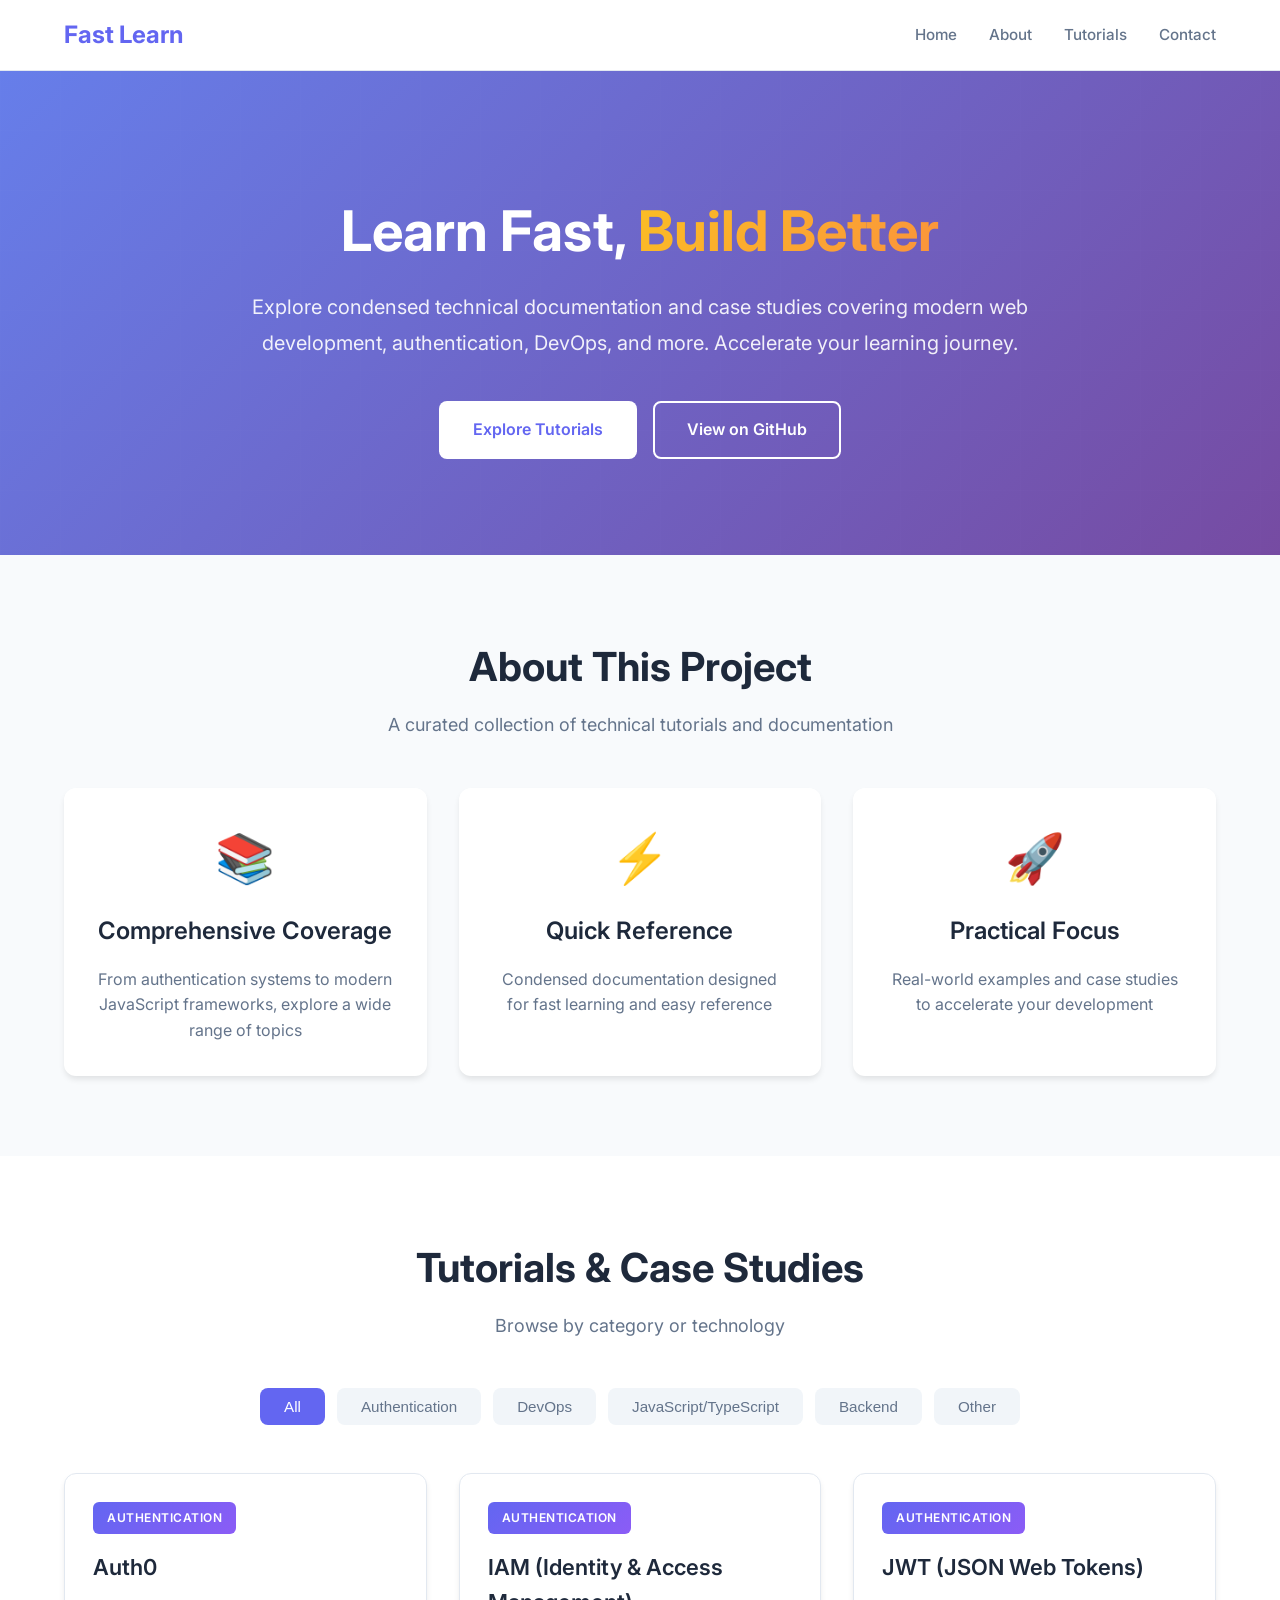
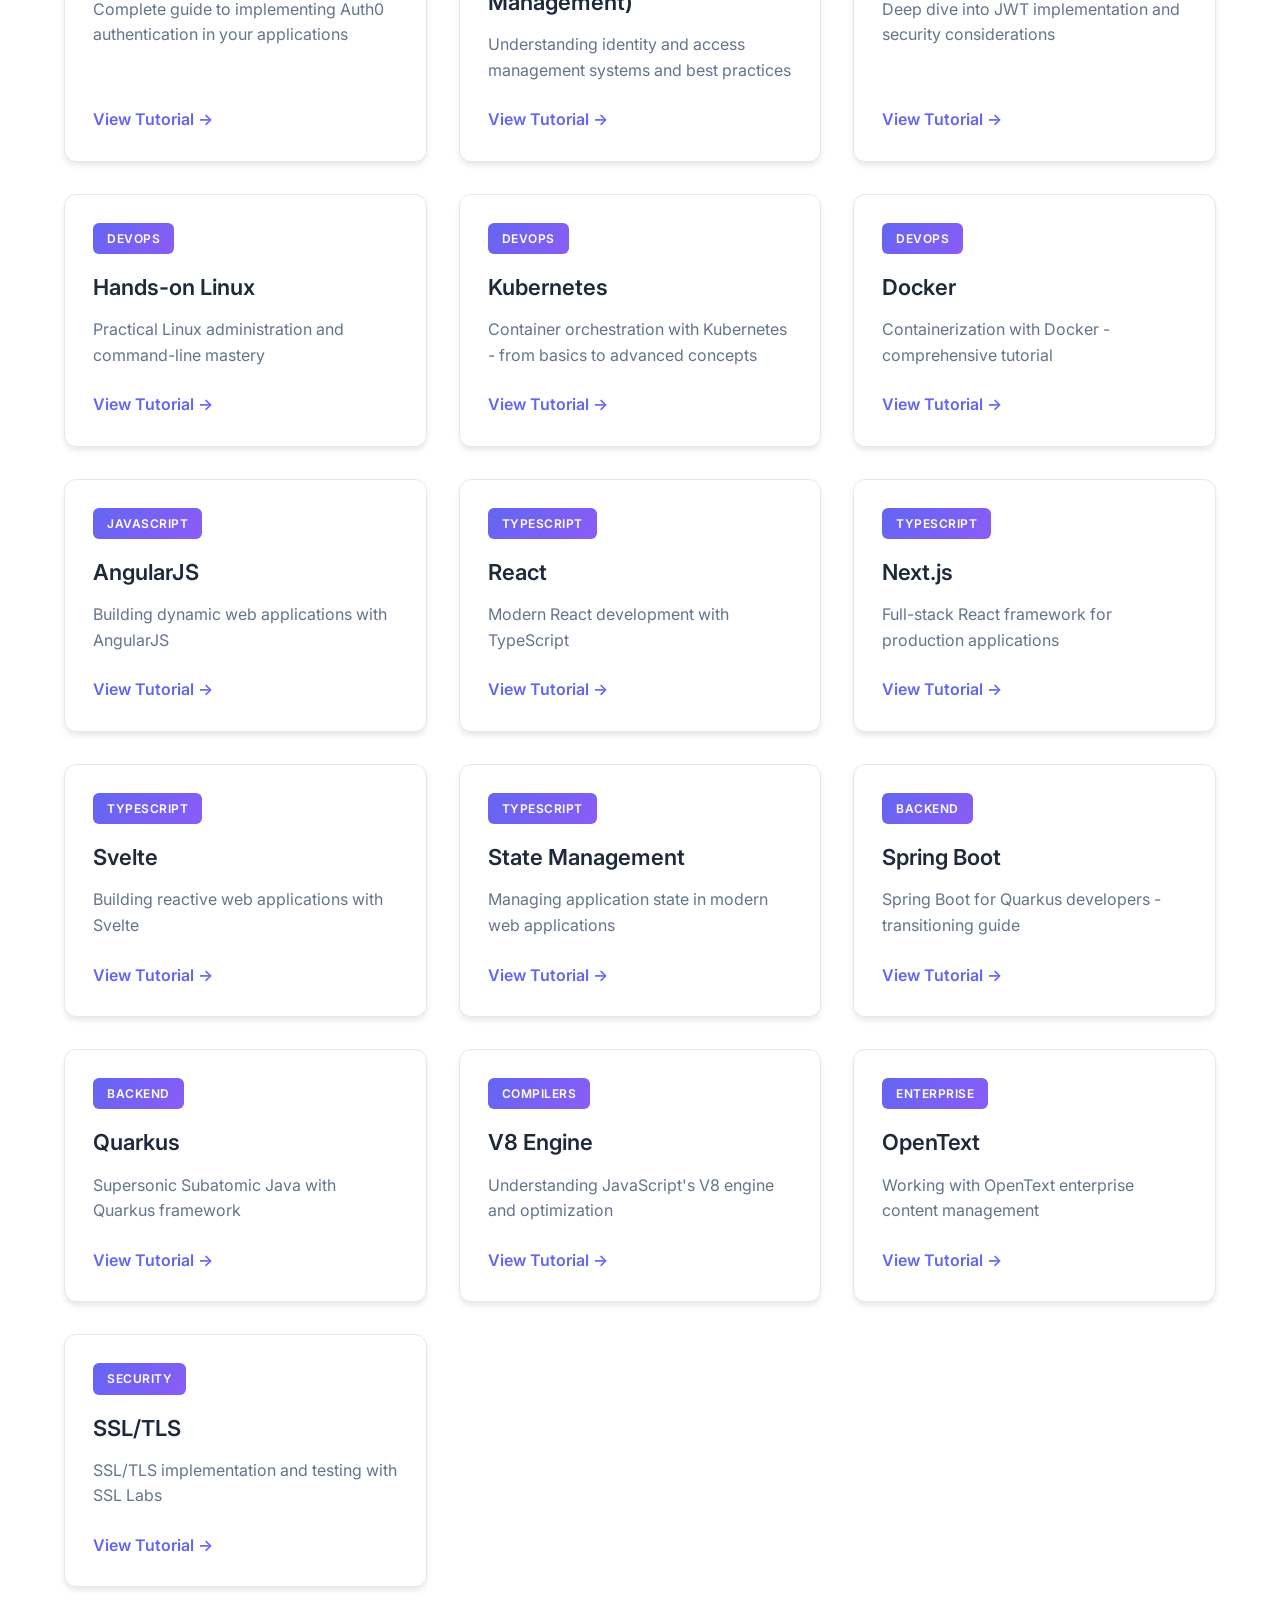
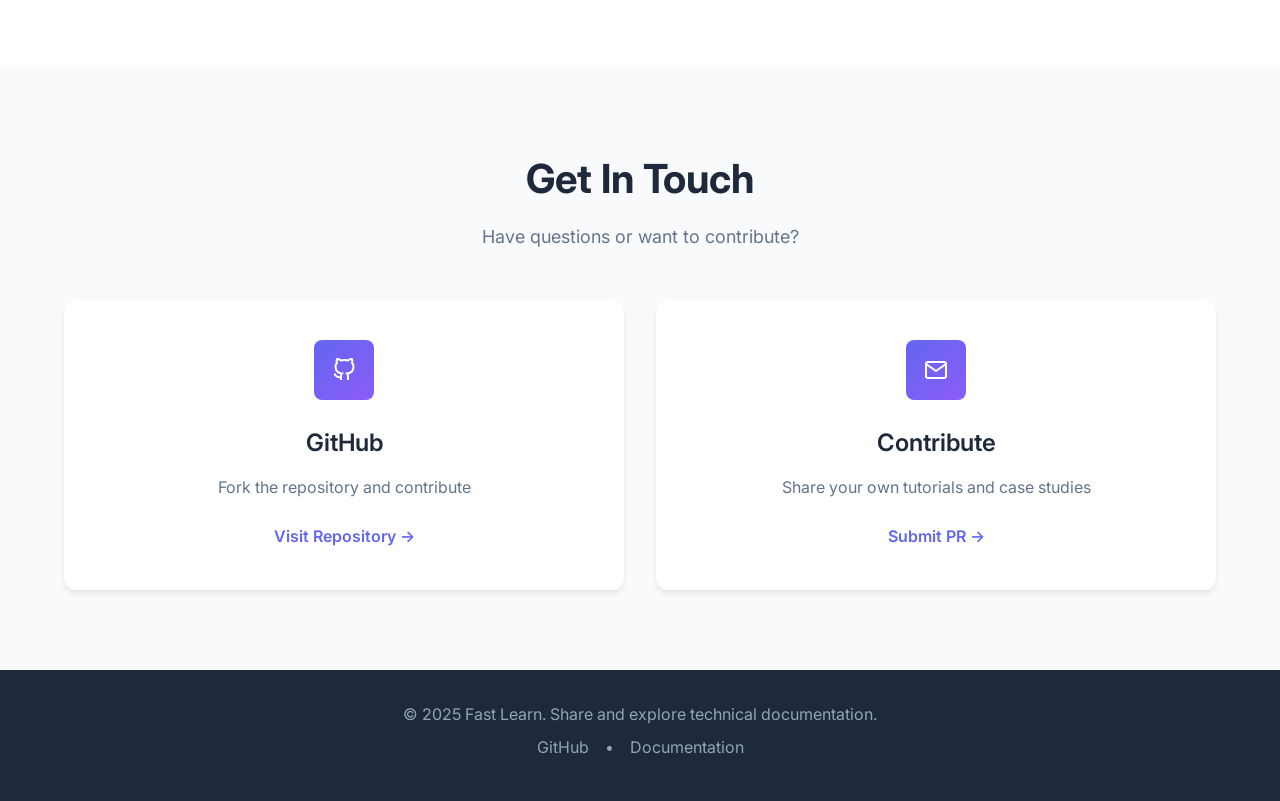
==== commit c1300c50: "Revert "feat: add integrated PDF and markdown viewer with conversion toggle" This reverts commit da2" ====
--- a/website/index.html
+++ b/website/index.html
@@ -106,7 +106,7 @@
                     <div class="card-tag">Authentication</div>
                     <h3 class="card-title">Auth0</h3>
                     <p class="card-description">Complete guide to implementing Auth0 authentication in your applications</p>
-                    <a href="viewer.html?id=auth0" class="card-link">
+                    <a href="https://github.com/Matthiasbrat/learn-fast/tree/main/English/Authentication/Auth0" target="_blank" class="card-link">
                         View Tutorial →
                     </a>
                 </div>
@@ -115,7 +115,7 @@
                     <div class="card-tag">Authentication</div>
                     <h3 class="card-title">IAM (Identity & Access Management)</h3>
                     <p class="card-description">Understanding identity and access management systems and best practices</p>
-                    <a href="viewer.html?id=iam" class="card-link">
+                    <a href="https://github.com/Matthiasbrat/learn-fast/tree/main/English/Authentication/IAM-Identity-and-access-management" target="_blank" class="card-link">
                         View Tutorial →
                     </a>
                 </div>
@@ -124,7 +124,7 @@
                     <div class="card-tag">Authentication</div>
                     <h3 class="card-title">JWT (JSON Web Tokens)</h3>
                     <p class="card-description">Deep dive into JWT implementation and security considerations</p>
-                    <a href="viewer.html?id=jwt" class="card-link">
+                    <a href="https://github.com/Matthiasbrat/learn-fast/tree/main/English/Authentication/JWT" target="_blank" class="card-link">
                         View Tutorial →
                     </a>
                 </div>
@@ -134,7 +134,7 @@
                     <div class="card-tag">DevOps</div>
                     <h3 class="card-title">Hands-on Linux</h3>
                     <p class="card-description">Practical Linux administration and command-line mastery</p>
-                    <a href="viewer.html?id=linux" class="card-link">
+                    <a href="https://github.com/Matthiasbrat/learn-fast/tree/main/English/DevOps/Hands-on-linux" target="_blank" class="card-link">
                         View Tutorial →
                     </a>
                 </div>
@@ -160,27 +160,9 @@
                 <!-- JavaScript/TypeScript -->
                 <div class="tutorial-card" data-category="javascript">
                     <div class="card-tag">JavaScript</div>
-                    <h3 class="card-title">JavaScript Basics</h3>
-                    <p class="card-description">Core JavaScript concepts and fundamentals</p>
-                    <a href="viewer.html?id=javascript" class="card-link">
-                        View Tutorial →
-                    </a>
-                </div>
-
-                <div class="tutorial-card" data-category="javascript">
-                    <div class="card-tag">JavaScript</div>
                     <h3 class="card-title">AngularJS</h3>
                     <p class="card-description">Building dynamic web applications with AngularJS</p>
-                    <a href="viewer.html?id=angularjs" class="card-link">
-                        View Tutorial →
-                    </a>
-                </div>
-
-                <div class="tutorial-card" data-category="javascript">
-                    <div class="card-tag">TypeScript</div>
-                    <h3 class="card-title">TypeScript Basics</h3>
-                    <p class="card-description">Introduction to TypeScript and typed JavaScript</p>
-                    <a href="viewer.html?id=typescript" class="card-link">
+                    <a href="https://github.com/Matthiasbrat/learn-fast/tree/main/English/Javascript/AngularJS" target="_blank" class="card-link">
                         View Tutorial →
                     </a>
                 </div>
@@ -189,7 +171,7 @@
                     <div class="card-tag">TypeScript</div>
                     <h3 class="card-title">React</h3>
                     <p class="card-description">Modern React development with TypeScript</p>
-                    <a href="viewer.html?id=react" class="card-link">
+                    <a href="https://github.com/Matthiasbrat/learn-fast/tree/main/English/Typescript/React" target="_blank" class="card-link">
                         View Tutorial →
                     </a>
                 </div>
@@ -198,7 +180,7 @@
                     <div class="card-tag">TypeScript</div>
                     <h3 class="card-title">Next.js</h3>
                     <p class="card-description">Full-stack React framework for production applications</p>
-                    <a href="viewer.html?id=nextjs" class="card-link">
+                    <a href="https://github.com/Matthiasbrat/learn-fast/tree/main/English/Typescript/NextJS" target="_blank" class="card-link">
                         View Tutorial →
                     </a>
                 </div>
@@ -207,7 +189,7 @@
                     <div class="card-tag">TypeScript</div>
                     <h3 class="card-title">Svelte</h3>
                     <p class="card-description">Building reactive web applications with Svelte</p>
-                    <a href="viewer.html?id=svelte" class="card-link">
+                    <a href="https://github.com/Matthiasbrat/learn-fast/tree/main/English/Typescript/Svelte" target="_blank" class="card-link">
                         View Tutorial →
                     </a>
                 </div>
@@ -216,7 +198,7 @@
                     <div class="card-tag">TypeScript</div>
                     <h3 class="card-title">State Management</h3>
                     <p class="card-description">Managing application state in modern web applications</p>
-                    <a href="viewer.html?id=states" class="card-link">
+                    <a href="https://github.com/Matthiasbrat/learn-fast/tree/main/English/Typescript/States" target="_blank" class="card-link">
                         View Tutorial →
                     </a>
                 </div>
@@ -226,7 +208,7 @@
                     <div class="card-tag">Backend</div>
                     <h3 class="card-title">Spring Boot</h3>
                     <p class="card-description">Spring Boot for Quarkus developers - transitioning guide</p>
-                    <a href="viewer.html?id=springboot" class="card-link">
+                    <a href="https://github.com/Matthiasbrat/learn-fast/tree/main/English/Springboot" target="_blank" class="card-link">
                         View Tutorial →
                     </a>
                 </div>
@@ -235,7 +217,7 @@
                     <div class="card-tag">Backend</div>
                     <h3 class="card-title">Quarkus</h3>
                     <p class="card-description">Supersonic Subatomic Java with Quarkus framework</p>
-                    <a href="viewer.html?id=quarkus" class="card-link">
+                    <a href="https://github.com/Matthiasbrat/learn-fast/tree/main/Français/Quarkus" target="_blank" class="card-link">
                         View Tutorial →
                     </a>
                 </div>
@@ -245,7 +227,7 @@
                     <div class="card-tag">Compilers</div>
                     <h3 class="card-title">V8 Engine</h3>
                     <p class="card-description">Understanding JavaScript's V8 engine and optimization</p>
-                    <a href="viewer.html?id=v8" class="card-link">
+                    <a href="https://github.com/Matthiasbrat/learn-fast/tree/main/English/Compilers" target="_blank" class="card-link">
                         View Tutorial →
                     </a>
                 </div>
@@ -254,7 +236,7 @@
                     <div class="card-tag">Enterprise</div>
                     <h3 class="card-title">OpenText</h3>
                     <p class="card-description">Working with OpenText enterprise content management</p>
-                    <a href="viewer.html?id=opentext" class="card-link">
+                    <a href="https://github.com/Matthiasbrat/learn-fast/tree/main/English/OpenText" target="_blank" class="card-link">
                         View Tutorial →
                     </a>
                 </div>
@@ -263,7 +245,7 @@
                     <div class="card-tag">Security</div>
                     <h3 class="card-title">SSL/TLS</h3>
                     <p class="card-description">SSL/TLS implementation and testing with SSL Labs</p>
-                    <a href="viewer.html?id=ssl" class="card-link">
+                    <a href="https://github.com/Matthiasbrat/learn-fast/tree/main/Français/SSL" target="_blank" class="card-link">
                         View Tutorial →
                     </a>
                 </div>
